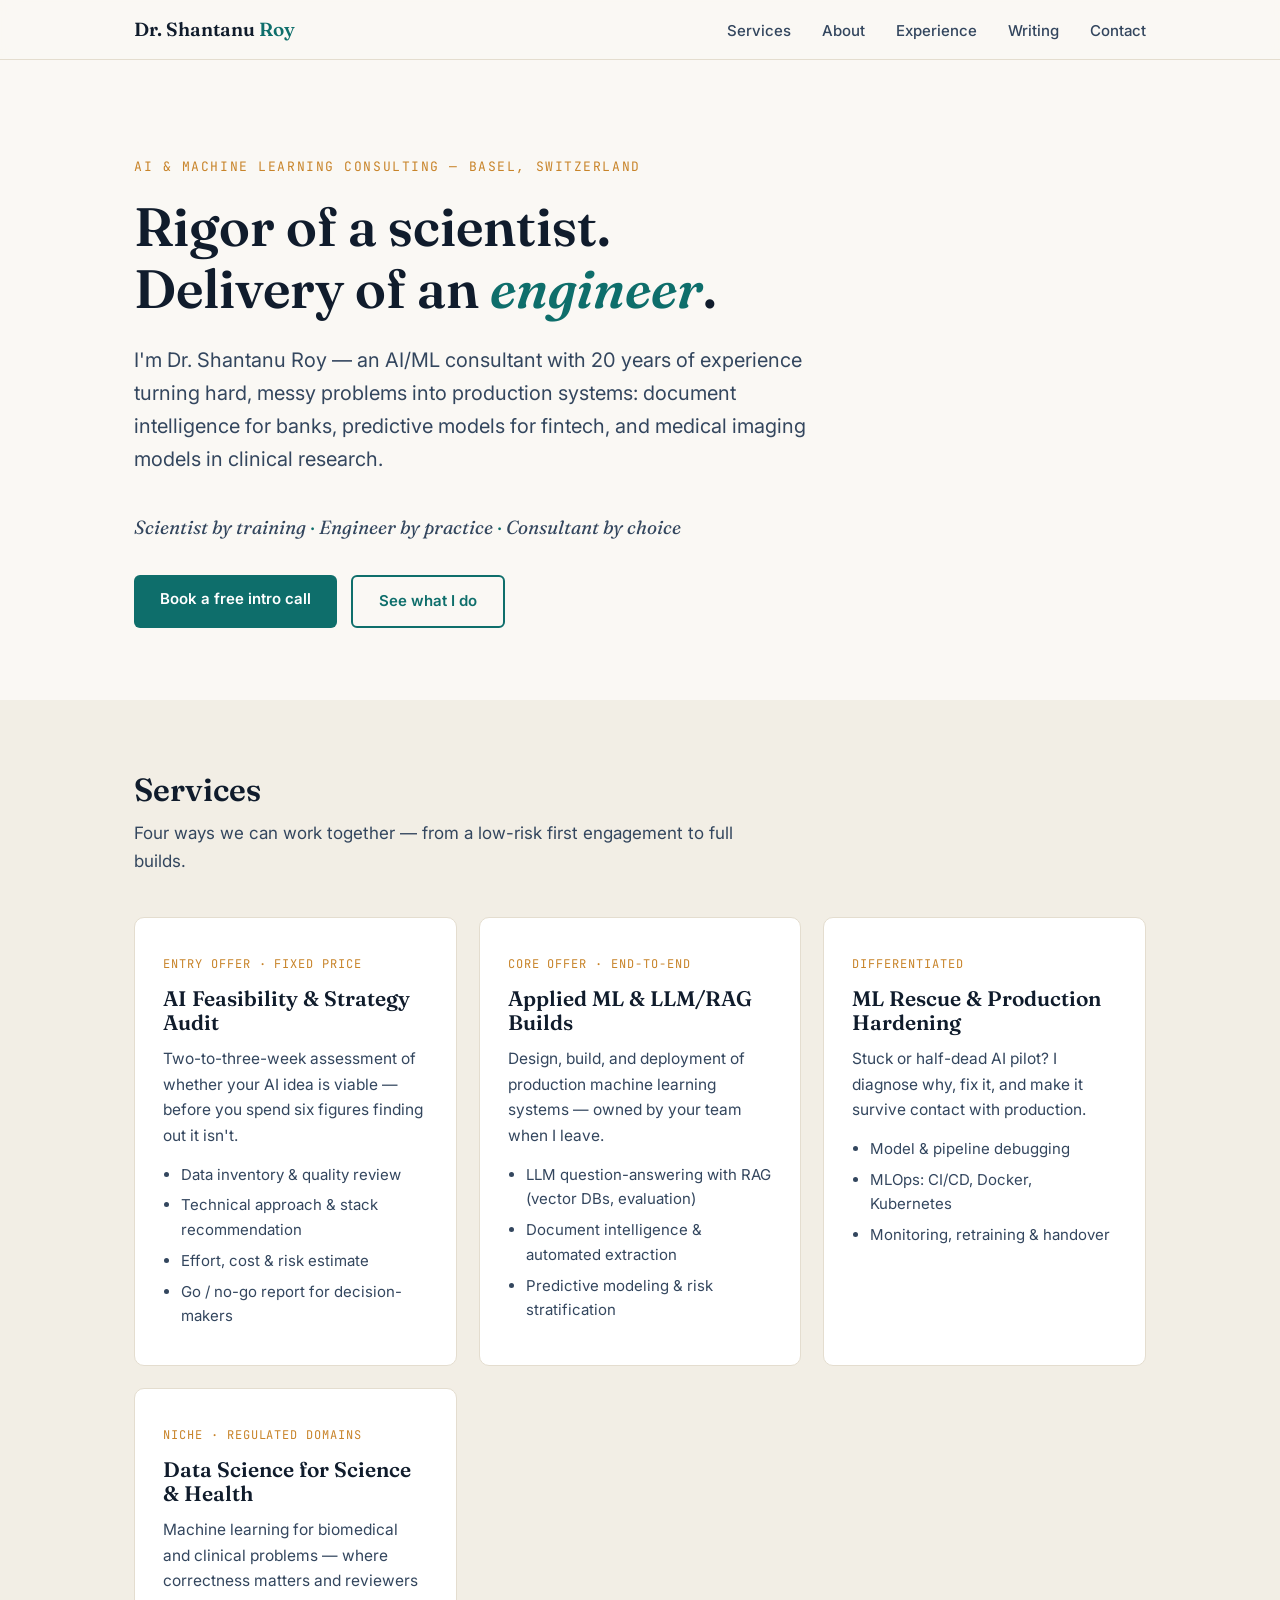
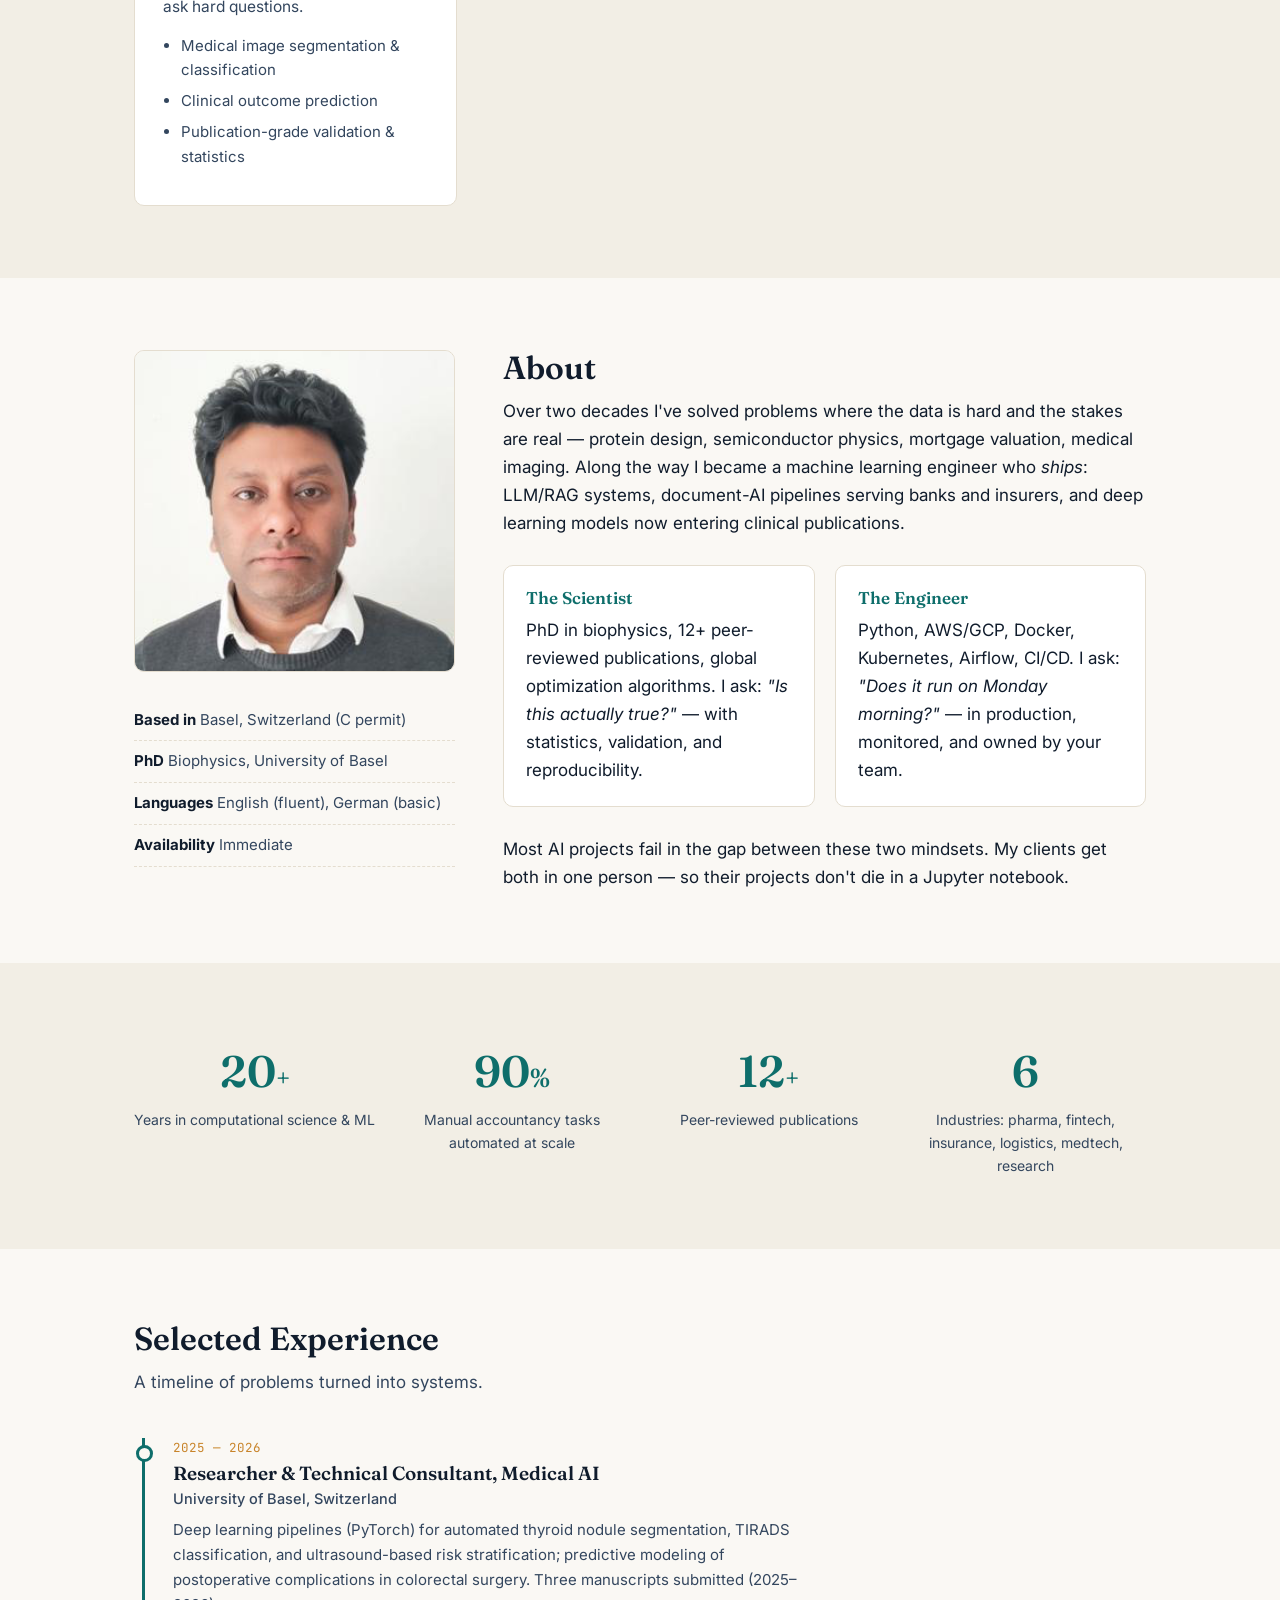
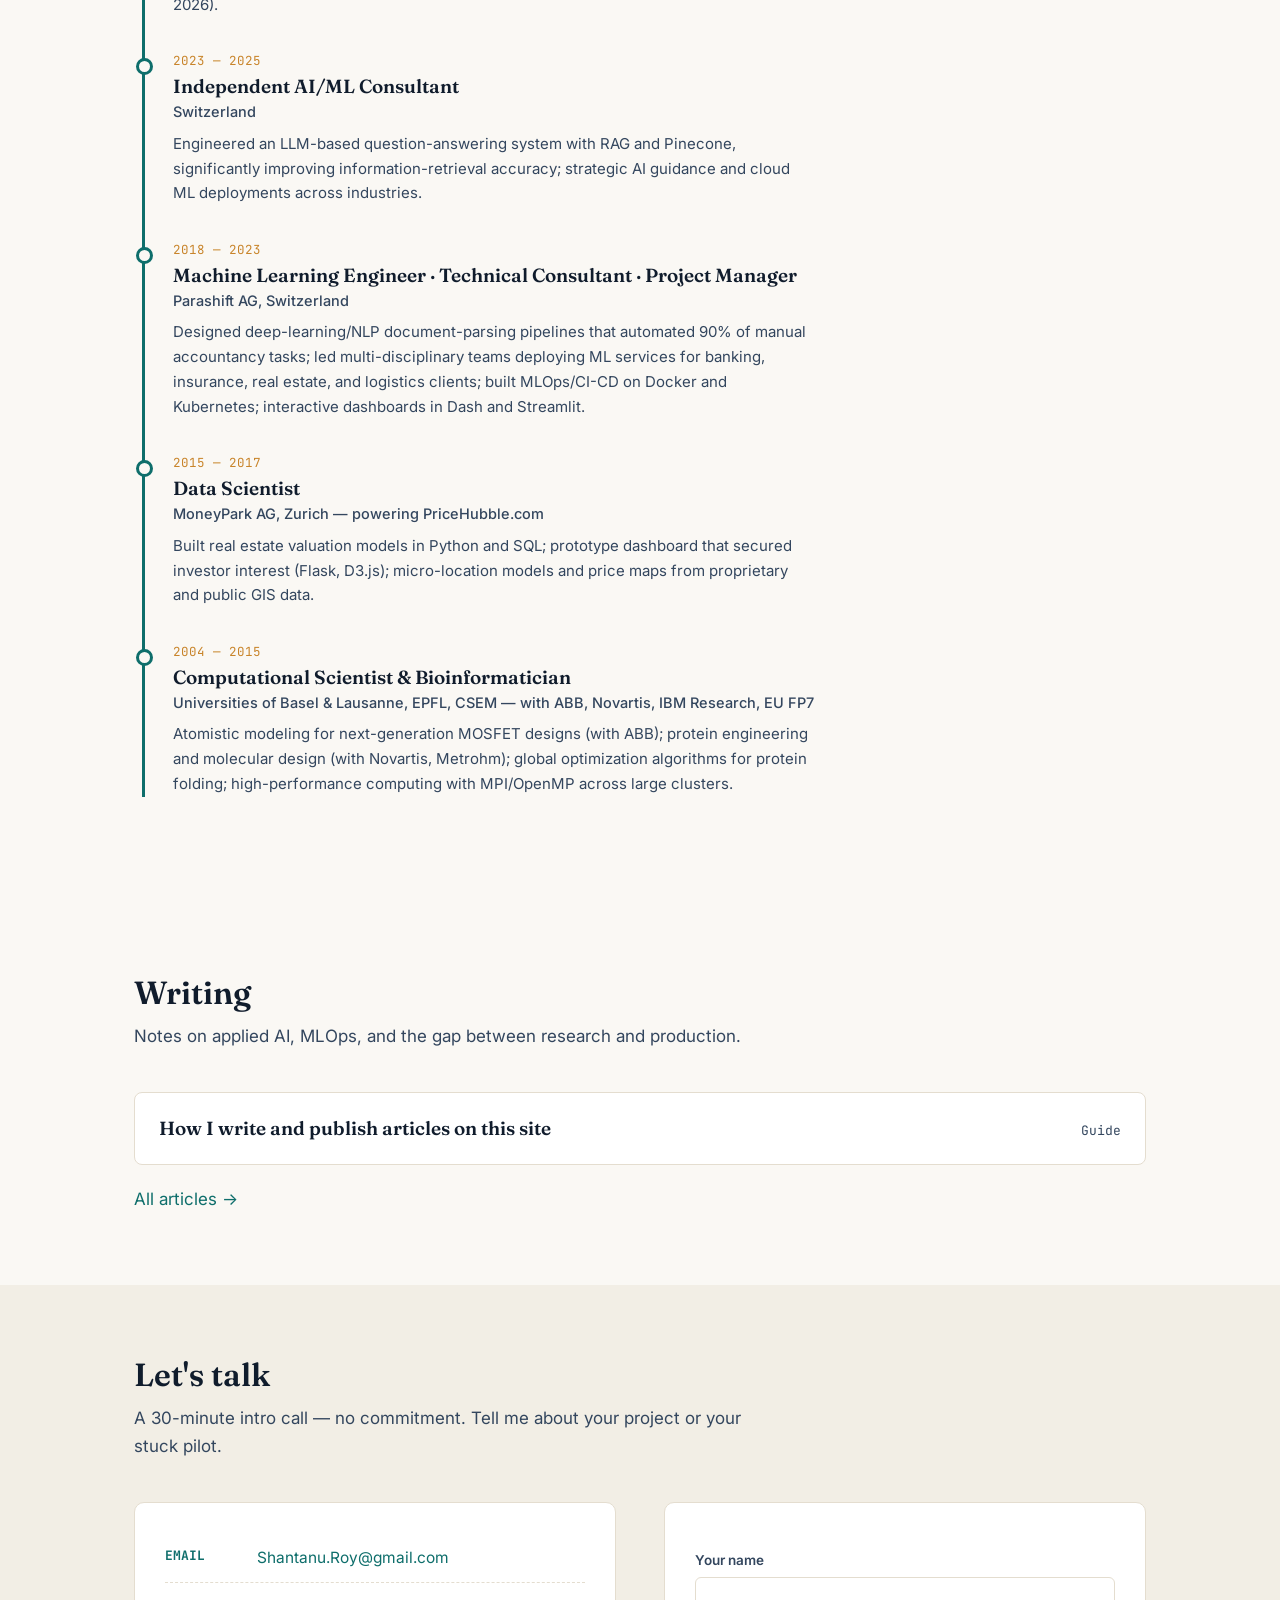
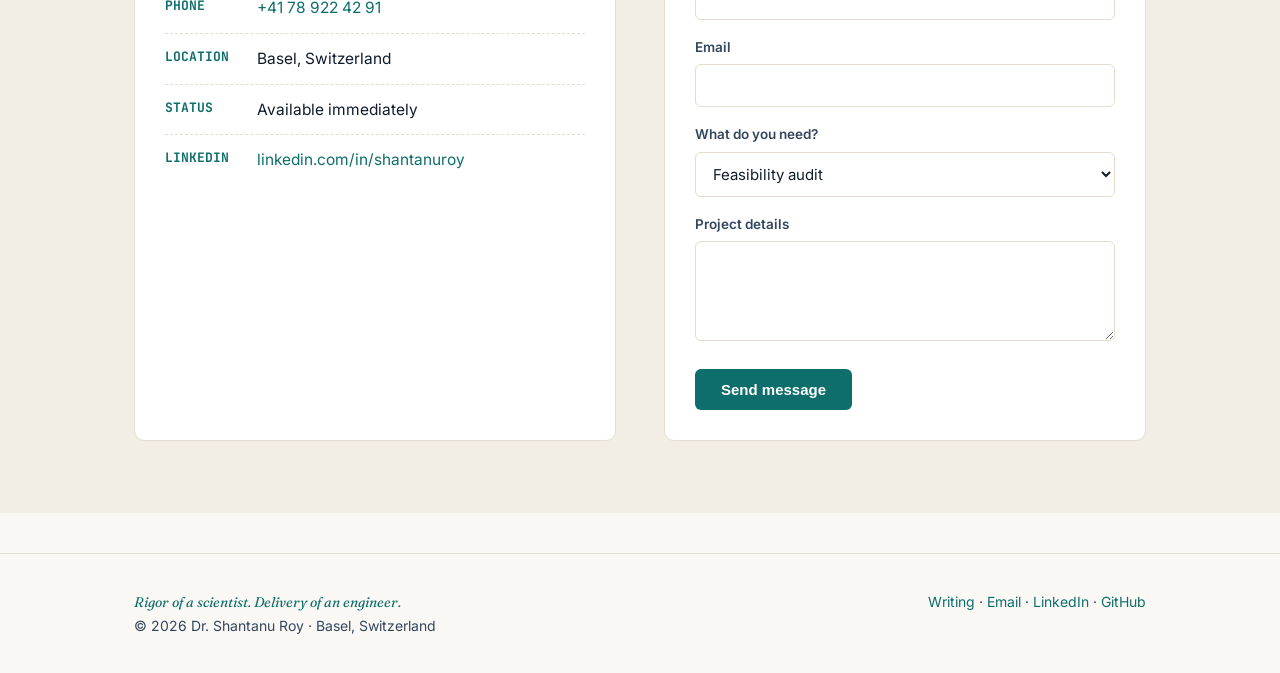
==== index.html @ 64a59f66 "Initial site: consulting homepage + writing section" ====
<!DOCTYPE html>
<html lang="en">
<head>
<title>Dr. Shantanu Roy — AI/ML Consultant | Basel, Switzerland</title>
<meta name="description" content="AI/ML consultant with PhD-level scientific rigor and production engineering delivery. LLM/RAG systems, document intelligence, predictive modeling, MLOps. Basel, Switzerland.">
<meta charset="utf-8">
<meta name="viewport" content="width=device-width, initial-scale=1">
<link rel="preconnect" href="https://fonts.googleapis.com">
<link rel="preconnect" href="https://fonts.gstatic.com" crossorigin>
<link href="https://fonts.googleapis.com/css2?family=Fraunces:ital,opsz,wght@0,9..144,400..700;1,9..144,400..700&family=Inter:wght@400;500;600;700&family=JetBrains+Mono:wght@400;600&display=swap" rel="stylesheet">
<link rel="stylesheet" href="/assets/style.css">
</head>
<body>
<nav><div class="nav-inner">
  <a class="brand" href="/">Dr. Shantanu <em>Roy</em></a>
  <div class="nav-links">
    <a href="/#services">Services</a>
    <a href="/#about">About</a>
    <a href="/#experience">Experience</a>
    <a href="/writing.html">Writing</a>
    <a href="/#contact">Contact</a>
  </div>
</div></nav>

<header class="hero"><div class="wrap">
  <div class="kicker">AI &amp; Machine Learning Consulting — Basel, Switzerland</div>
  <h1>Rigor of a scientist.<br>Delivery of an <em>engineer</em>.</h1>
  <p class="lede">I'm Dr. Shantanu Roy — an AI/ML consultant with 20 years of experience turning hard,
  messy problems into production systems: document intelligence for banks, predictive models for
  fintech, and medical imaging models in clinical research.</p>
  <p class="sig">Scientist by training <span>·</span> Engineer by practice <span>·</span> Consultant by choice</p>
  <div class="hero-cta">
    <a class="btn" href="#contact">Book a free intro call</a>
    <a class="btn btn-outline" href="#services">See what I do</a>
  </div>
</div></header>

<section class="alt" id="services"><div class="wrap">
  <h2 class="sec-title">Services</h2>
  <p class="sec-sub">Four ways we can work together — from a low-risk first engagement to full builds.</p>
  <div class="cards">
    <div class="card">
      <span class="tag">Entry offer · Fixed price</span>
      <h3>AI Feasibility &amp; Strategy Audit</h3>
      <p>Two-to-three-week assessment of whether your AI idea is viable — before you spend six figures finding out it isn't.</p>
      <ul>
        <li>Data inventory &amp; quality review</li>
        <li>Technical approach &amp; stack recommendation</li>
        <li>Effort, cost &amp; risk estimate</li>
        <li>Go / no-go report for decision-makers</li>
      </ul>
    </div>
    <div class="card">
      <span class="tag">Core offer · End-to-end</span>
      <h3>Applied ML &amp; LLM/RAG Builds</h3>
      <p>Design, build, and deployment of production machine learning systems — owned by your team when I leave.</p>
      <ul>
        <li>LLM question-answering with RAG (vector DBs, evaluation)</li>
        <li>Document intelligence &amp; automated extraction</li>
        <li>Predictive modeling &amp; risk stratification</li>
      </ul>
    </div>
    <div class="card">
      <span class="tag">Differentiated</span>
      <h3>ML Rescue &amp; Production Hardening</h3>
      <p>Stuck or half-dead AI pilot? I diagnose why, fix it, and make it survive contact with production.</p>
      <ul>
        <li>Model &amp; pipeline debugging</li>
        <li>MLOps: CI/CD, Docker, Kubernetes</li>
        <li>Monitoring, retraining &amp; handover</li>
      </ul>
    </div>
    <div class="card">
      <span class="tag">Niche · Regulated domains</span>
      <h3>Data Science for Science &amp; Health</h3>
      <p>Machine learning for biomedical and clinical problems — where correctness matters and reviewers ask hard questions.</p>
      <ul>
        <li>Medical image segmentation &amp; classification</li>
        <li>Clinical outcome prediction</li>
        <li>Publication-grade validation &amp; statistics</li>
      </ul>
    </div>
  </div>
</div></section>

<section id="about"><div class="wrap">
  <div class="about-grid">
    <div>
      <img class="about-photo" src="/assets/photo.jpg" alt="Dr. Shantanu Roy">
      <ul class="about-facts">
        <li><strong>Based in</strong> Basel, Switzerland (C permit)</li>
        <li><strong>PhD</strong> Biophysics, University of Basel</li>
        <li><strong>Languages</strong> English (fluent), German (basic)</li>
        <li><strong>Availability</strong> Immediate</li>
      </ul>
    </div>
    <div>
      <h2 class="sec-title">About</h2>
      <p>Over two decades I've solved problems where the data is hard and the stakes are real — protein
      design, semiconductor physics, mortgage valuation, medical imaging. Along the way I became a
      machine learning engineer who <em>ships</em>: LLM/RAG systems, document-AI pipelines serving banks
      and insurers, and deep learning models now entering clinical publications.</p>
      <div class="duo">
        <div class="half">
          <h3>The Scientist</h3>
          <p>PhD in biophysics, 12+ peer-reviewed publications, global optimization algorithms.
          I ask: <em>"Is this actually true?"</em> — with statistics, validation, and reproducibility.</p>
        </div>
        <div class="half">
          <h3>The Engineer</h3>
          <p>Python, AWS/GCP, Docker, Kubernetes, Airflow, CI/CD. I ask: <em>"Does it run on Monday
          morning?"</em> — in production, monitored, and owned by your team.</p>
        </div>
      </div>
      <p>Most AI projects fail in the gap between these two mindsets. My clients get both in one person —
      so their projects don't die in a Jupyter notebook.</p>
    </div>
  </div>
</div></section>

<section class="alt"><div class="wrap">
  <div class="stats">
    <div class="stat"><div class="num">20<span style="font-size:26px">+</span></div><div class="lbl">Years in computational science &amp; ML</div></div>
    <div class="stat"><div class="num">90<span style="font-size:26px">%</span></div><div class="lbl">Manual accountancy tasks automated at scale</div></div>
    <div class="stat"><div class="num">12<span style="font-size:26px">+</span></div><div class="lbl">Peer-reviewed publications</div></div>
    <div class="stat"><div class="num">6</div><div class="lbl">Industries: pharma, fintech, insurance, logistics, medtech, research</div></div>
  </div>
</div></section>

<section id="experience"><div class="wrap">
  <h2 class="sec-title">Selected Experience</h2>
  <p class="sec-sub">A timeline of problems turned into systems.</p>
  <div class="timeline">
    <div class="t-item">
      <div class="when">2025 — 2026</div>
      <h3>Researcher &amp; Technical Consultant, Medical AI</h3>
      <div class="org">University of Basel, Switzerland</div>
      <p>Deep learning pipelines (PyTorch) for automated thyroid nodule segmentation, TIRADS
      classification, and ultrasound-based risk stratification; predictive modeling of postoperative
      complications in colorectal surgery. Three manuscripts submitted (2025–2026).</p>
    </div>
    <div class="t-item">
      <div class="when">2023 — 2025</div>
      <h3>Independent AI/ML Consultant</h3>
      <div class="org">Switzerland</div>
      <p>Engineered an LLM-based question-answering system with RAG and Pinecone, significantly
      improving information-retrieval accuracy; strategic AI guidance and cloud ML deployments
      across industries.</p>
    </div>
    <div class="t-item">
      <div class="when">2018 — 2023</div>
      <h3>Machine Learning Engineer · Technical Consultant · Project Manager</h3>
      <div class="org">Parashift AG, Switzerland</div>
      <p>Designed deep-learning/NLP document-parsing pipelines that automated 90% of manual
      accountancy tasks; led multi-disciplinary teams deploying ML services for banking, insurance,
      real estate, and logistics clients; built MLOps/CI-CD on Docker and Kubernetes; interactive
      dashboards in Dash and Streamlit.</p>
    </div>
    <div class="t-item">
      <div class="when">2015 — 2017</div>
      <h3>Data Scientist</h3>
      <div class="org">MoneyPark AG, Zurich — powering PriceHubble.com</div>
      <p>Built real estate valuation models in Python and SQL; prototype dashboard that secured
      investor interest (Flask, D3.js); micro-location models and price maps from proprietary
      and public GIS data.</p>
    </div>
    <div class="t-item">
      <div class="when">2004 — 2015</div>
      <h3>Computational Scientist &amp; Bioinformatician</h3>
      <div class="org">Universities of Basel &amp; Lausanne, EPFL, CSEM — with ABB, Novartis, IBM Research, EU FP7</div>
      <p>Atomistic modeling for next-generation MOSFET designs (with ABB); protein engineering and
      molecular design (with Novartis, Metrohm); global optimization algorithms for protein folding;
      high-performance computing with MPI/OpenMP across large clusters.</p>
    </div>
  </div>
</div></section>

<section><div class="wrap">
  <h2 class="sec-title">Writing</h2>
  <p class="sec-sub">Notes on applied AI, MLOps, and the gap between research and production.</p>
  <div class="post-list">
    <a class="post-row" href="/posts/how-to-add-articles.html">
      <span class="pt">How I write and publish articles on this site</span>
      <span class="pd">Guide</span>
    </a>
  </div>
  <p style="margin-top:20px"><a href="/writing.html">All articles &rarr;</a></p>
</div></section>

<section class="alt" id="contact"><div class="wrap">
  <h2 class="sec-title">Let's talk</h2>
  <p class="sec-sub">A 30-minute intro call — no commitment. Tell me about your project or your stuck pilot.</p>
  <div class="contact-grid">
    <div class="contact-card">
      <div class="contact-line"><span class="ic">EMAIL</span><a href="mailto:Shantanu.Roy@gmail.com">Shantanu.Roy@gmail.com</a></div>
      <div class="contact-line"><span class="ic">PHONE</span><a href="tel:+41789224291">+41 78 922 42 91</a></div>
      <div class="contact-line"><span class="ic">LOCATION</span>Basel, Switzerland</div>
      <div class="contact-line"><span class="ic">STATUS</span>Available immediately</div>
      <div class="contact-line"><span class="ic">LINKEDIN</span><a href="https://www.linkedin.com/" target="_blank" rel="noopener">linkedin.com/in/shantanuroy</a></div>
    </div>
    <div class="contact-card">
      <form action="https://formspree.io/f/YOUR_FORM_ID" method="POST">
        <label for="name">Your name</label>
        <input id="name" name="name" type="text" required>
        <label for="email">Email</label>
        <input id="email" name="email" type="email" required>
        <label for="topic">What do you need?</label>
        <select id="topic" name="topic">
          <option>Feasibility audit</option>
          <option>ML / LLM build</option>
          <option>ML rescue — stuck project</option>
          <option>Medical / scientific ML</option>
          <option>Something else</option>
        </select>
        <label for="msg">Project details</label>
        <textarea id="msg" name="message" rows="4"></textarea>
        <p style="margin-top:20px"><button class="btn" type="submit">Send message</button></p>
      </form>
    </div>
  </div>
</div></section>

<footer><div class="wrap foot-inner">
  <div><span class="brandline">Rigor of a scientist. Delivery of an engineer.</span><br>
  &copy; 2026 Dr. Shantanu Roy &middot; Basel, Switzerland</div>
  <div><a href="/writing.html">Writing</a> &middot; <a href="mailto:Shantanu.Roy@gmail.com">Email</a> &middot; <a href="https://www.linkedin.com/" target="_blank" rel="noopener">LinkedIn</a> &middot; <a href="https://github.com/" target="_blank" rel="noopener">GitHub</a></div>
</div></footer>
</body>
</html>
---- assets/style.css ----
/* ============ Shantanu Roy — AI/ML Consultant ============ */
:root {
  --ink: #101c2c;
  --ink-soft: #33465e;
  --paper: #faf8f4;
  --card: #ffffff;
  --accent: #0e6e6b;
  --accent-2: #c8842a;
  --line: #e4ddcf;
  --serif: "Fraunces", Georgia, serif;
  --sans: "Inter", -apple-system, "Segoe UI", sans-serif;
  --mono: "JetBrains Mono", "SFMono-Regular", Consolas, monospace;
}
* { margin: 0; padding: 0; box-sizing: border-box; }
html { scroll-behavior: smooth; }
body { font-family: var(--sans); background: var(--paper); color: var(--ink);
       line-height: 1.65; font-size: 17px; }
h1,h2,h3 { font-family: var(--serif); font-weight: 600; line-height: 1.15; }
a { color: var(--accent); text-decoration: none; }
a:hover { text-decoration: underline; }
.wrap { max-width: 1060px; margin: 0 auto; padding: 0 24px; }

nav { position: sticky; top: 0; z-index: 50; background: rgba(250,248,244,.92);
      backdrop-filter: blur(8px); border-bottom: 1px solid var(--line); }
.nav-inner { display: flex; align-items: center; justify-content: space-between;
             max-width: 1060px; margin: 0 auto; padding: 14px 24px; }
.brand { font-family: var(--serif); font-size: 19px; font-weight: 600; color: var(--ink); }
.brand em { color: var(--accent); font-style: normal; }
.nav-links a { margin-left: 26px; font-size: 15px; color: var(--ink-soft); font-weight: 500; }
.nav-links a:hover { color: var(--accent); text-decoration: none; }
.btn { display: inline-block; background: var(--accent); color: #fff; padding: 12px 26px;
       border-radius: 6px; font-weight: 600; font-size: 15px; border: none; cursor: pointer;
       transition: background .2s; }
.btn:hover { background: #0a5552; text-decoration: none; }
.btn-outline { background: transparent; color: var(--accent); border: 2px solid var(--accent); }
.btn-outline:hover { background: var(--accent); color: #fff; }

.hero { padding: 96px 0 72px; }
.hero .kicker { font-family: var(--mono); font-size: 13px; letter-spacing: .12em;
                text-transform: uppercase; color: var(--accent-2); margin-bottom: 18px; }
.hero h1 { font-size: clamp(34px, 5vw, 54px); max-width: 820px; }
.hero h1 em { font-style: italic; color: var(--accent); }
.hero p.lede { font-size: 20px; color: var(--ink-soft); max-width: 680px; margin: 24px 0 36px; }
.hero .sig { font-family: var(--serif); font-style: italic; font-size: 19px; color: var(--ink-soft); }
.hero .sig span { color: var(--accent); font-style: normal; }
.hero-cta { margin-top: 32px; display: flex; gap: 14px; flex-wrap: wrap; }

section { padding: 72px 0; }
section.alt { background: #f2eee5; }
.sec-title { font-size: 32px; margin-bottom: 10px; }
.sec-sub { color: var(--ink-soft); max-width: 640px; margin-bottom: 42px; }

.cards { display: grid; grid-template-columns: repeat(auto-fit, minmax(300px, 1fr)); gap: 22px; }
.card { background: var(--card); border: 1px solid var(--line); border-radius: 10px;
        padding: 30px 28px; transition: transform .18s, box-shadow .18s; }
.card:hover { transform: translateY(-4px); box-shadow: 0 12px 30px rgba(16,28,44,.08); }
.card .tag { font-family: var(--mono); font-size: 12px; color: var(--accent-2);
             text-transform: uppercase; letter-spacing: .08em; }
.card h3 { font-size: 21px; margin: 10px 0 12px; }
.card p { font-size: 15.5px; color: var(--ink-soft); }
.card ul { margin: 14px 0 0 18px; font-size: 15px; color: var(--ink-soft); }
.card li { margin-bottom: 6px; }

.about-grid { display: grid; grid-template-columns: 1fr 2fr; gap: 48px; align-items: start; }
@media (max-width: 800px) { .about-grid { grid-template-columns: 1fr; } }
.about-photo { width: 100%; border-radius: 10px; border: 1px solid var(--line); }
.about-facts { list-style: none; margin-top: 20px; font-size: 15px; color: var(--ink-soft); }
.about-facts li { padding: 8px 0; border-bottom: 1px dashed var(--line); }
.about-facts strong { color: var(--ink); }
.duo { display: grid; grid-template-columns: 1fr 1fr; gap: 20px; margin: 28px 0; }
@media (max-width: 700px) { .duo { grid-template-columns: 1fr; } }
.duo .half { background: var(--card); border: 1px solid var(--line); border-radius: 10px; padding: 22px; }
.duo h3 { font-size: 17px; margin-bottom: 8px; color: var(--accent); }

.timeline { border-left: 3px solid var(--accent); margin-left: 8px; padding-left: 28px; }
.t-item { position: relative; margin-bottom: 34px; }
.t-item::before { content: ""; position: absolute; left: -37.5px; top: 7px; width: 11px; height: 11px;
                  border-radius: 50%; background: var(--paper); border: 3px solid var(--accent); }
.t-item .when { font-family: var(--mono); font-size: 12.5px; color: var(--accent-2); }
.t-item h3 { font-size: 19px; margin: 4px 0 2px; }
.t-item .org { font-size: 14.5px; color: var(--ink-soft); font-weight: 500; }
.t-item p { font-size: 15px; color: var(--ink-soft); margin-top: 8px; max-width: 640px; }

.stats { display: grid; grid-template-columns: repeat(auto-fit, minmax(180px,1fr));
         gap: 16px; text-align: center; }
.stat .num { font-family: var(--serif); font-size: 44px; color: var(--accent); font-weight: 600; }
.stat .lbl { font-size: 14px; color: var(--ink-soft); }

.post-list { display: grid; gap: 14px; }
.post-row { display: flex; justify-content: space-between; align-items: baseline; gap: 20px;
            background: var(--card); border: 1px solid var(--line); border-radius: 8px;
            padding: 20px 24px; }
.post-row:hover { border-color: var(--accent); text-decoration: none; }
.post-row .pt { font-family: var(--serif); font-size: 19px; font-weight: 600; color: var(--ink); }
.post-row .pd { font-family: var(--mono); font-size: 13px; color: var(--ink-soft); white-space: nowrap; }
.article { max-width: 720px; margin: 0 auto; }
.article h1 { font-size: 38px; margin: 8px 0 6px; }
.article .meta { font-family: var(--mono); font-size: 13px; color: var(--accent-2);
                 text-transform: uppercase; letter-spacing: .08em; margin-bottom: 36px; }
.article h2 { font-size: 25px; margin: 36px 0 12px; }
.article p { margin-bottom: 18px; color: #24364c; }
.article ul, .article ol { margin: 0 0 18px 24px; color: #24364c; }
.article li { margin-bottom: 8px; }
.article blockquote { border-left: 4px solid var(--accent-2); padding: 6px 0 6px 20px;
                      margin: 24px 0; font-family: var(--serif); font-size: 20px; font-style: italic;
                      color: var(--ink-soft); }
.article pre { background: var(--ink); color: #e8eef6; padding: 18px 20px; border-radius: 8px;
               overflow-x: auto; font-size: 14px; margin-bottom: 18px; }
.article code { font-family: var(--mono); font-size: .92em; }
.article pre code { font-size: 13.5px; }

.contact-grid { display: grid; grid-template-columns: 1fr 1fr; gap: 48px; }
@media (max-width: 800px) { .contact-grid { grid-template-columns: 1fr; } }
.contact-card { background: var(--card); border: 1px solid var(--line); border-radius: 10px; padding: 30px; }
.contact-line { display: flex; gap: 14px; padding: 12px 0; border-bottom: 1px dashed var(--line);
                font-size: 15.5px; }
.contact-line:last-child { border-bottom: none; }
.contact-line .ic { color: var(--accent); font-weight: 700; min-width: 78px; font-family: var(--mono); font-size: 13px; }
form label { display: block; font-size: 13.5px; font-weight: 600; margin: 16px 0 6px; color: var(--ink-soft); }
form input, form textarea, form select { width: 100%; padding: 11px 13px; border: 1px solid var(--line);
  border-radius: 6px; font-family: var(--sans); font-size: 15px; background: #fff; color: var(--ink); }
form input:focus, form textarea:focus { outline: 2px solid var(--accent); border-color: var(--accent); }

footer { border-top: 1px solid var(--line); padding: 36px 0; margin-top: 40px; }
.foot-inner { display: flex; justify-content: space-between; flex-wrap: wrap; gap: 12px;
              font-size: 14px; color: var(--ink-soft); }
.foot-inner .brandline { font-family: var(--serif); font-style: italic; color: var(--accent); }
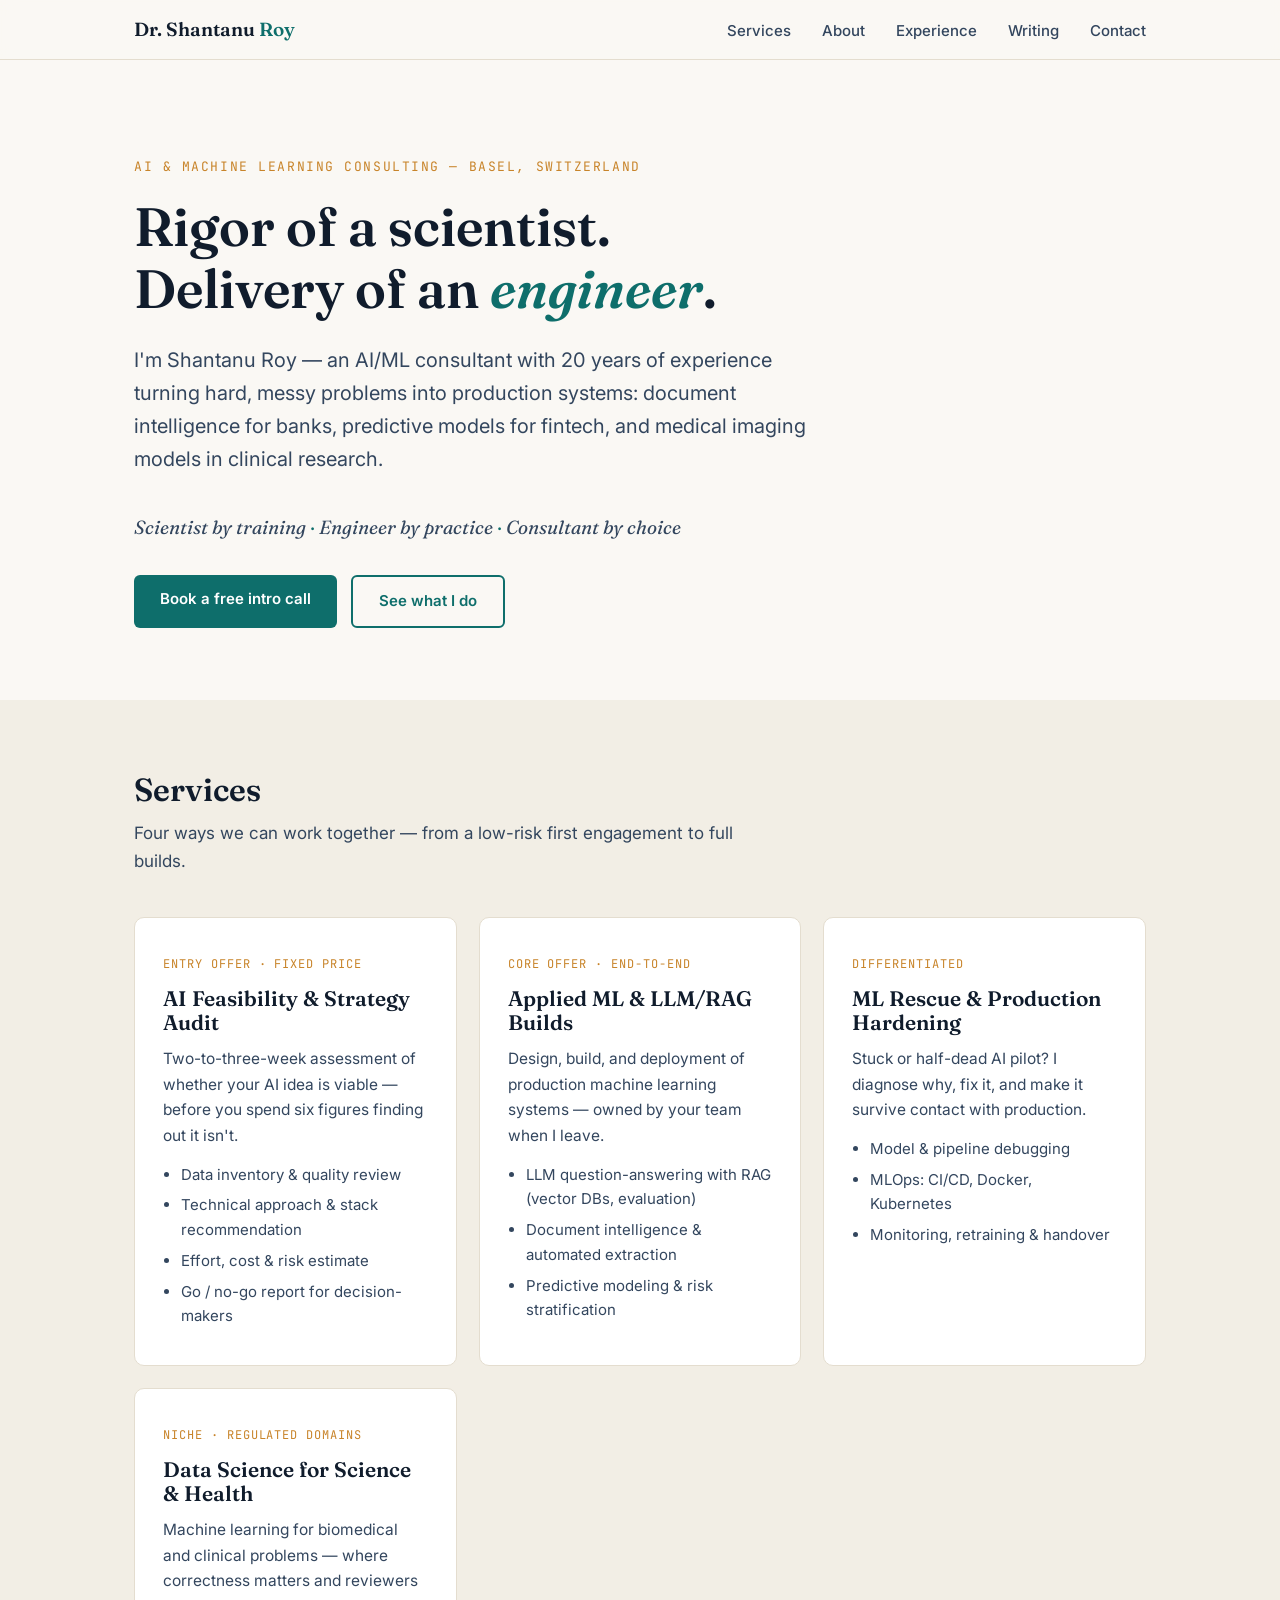
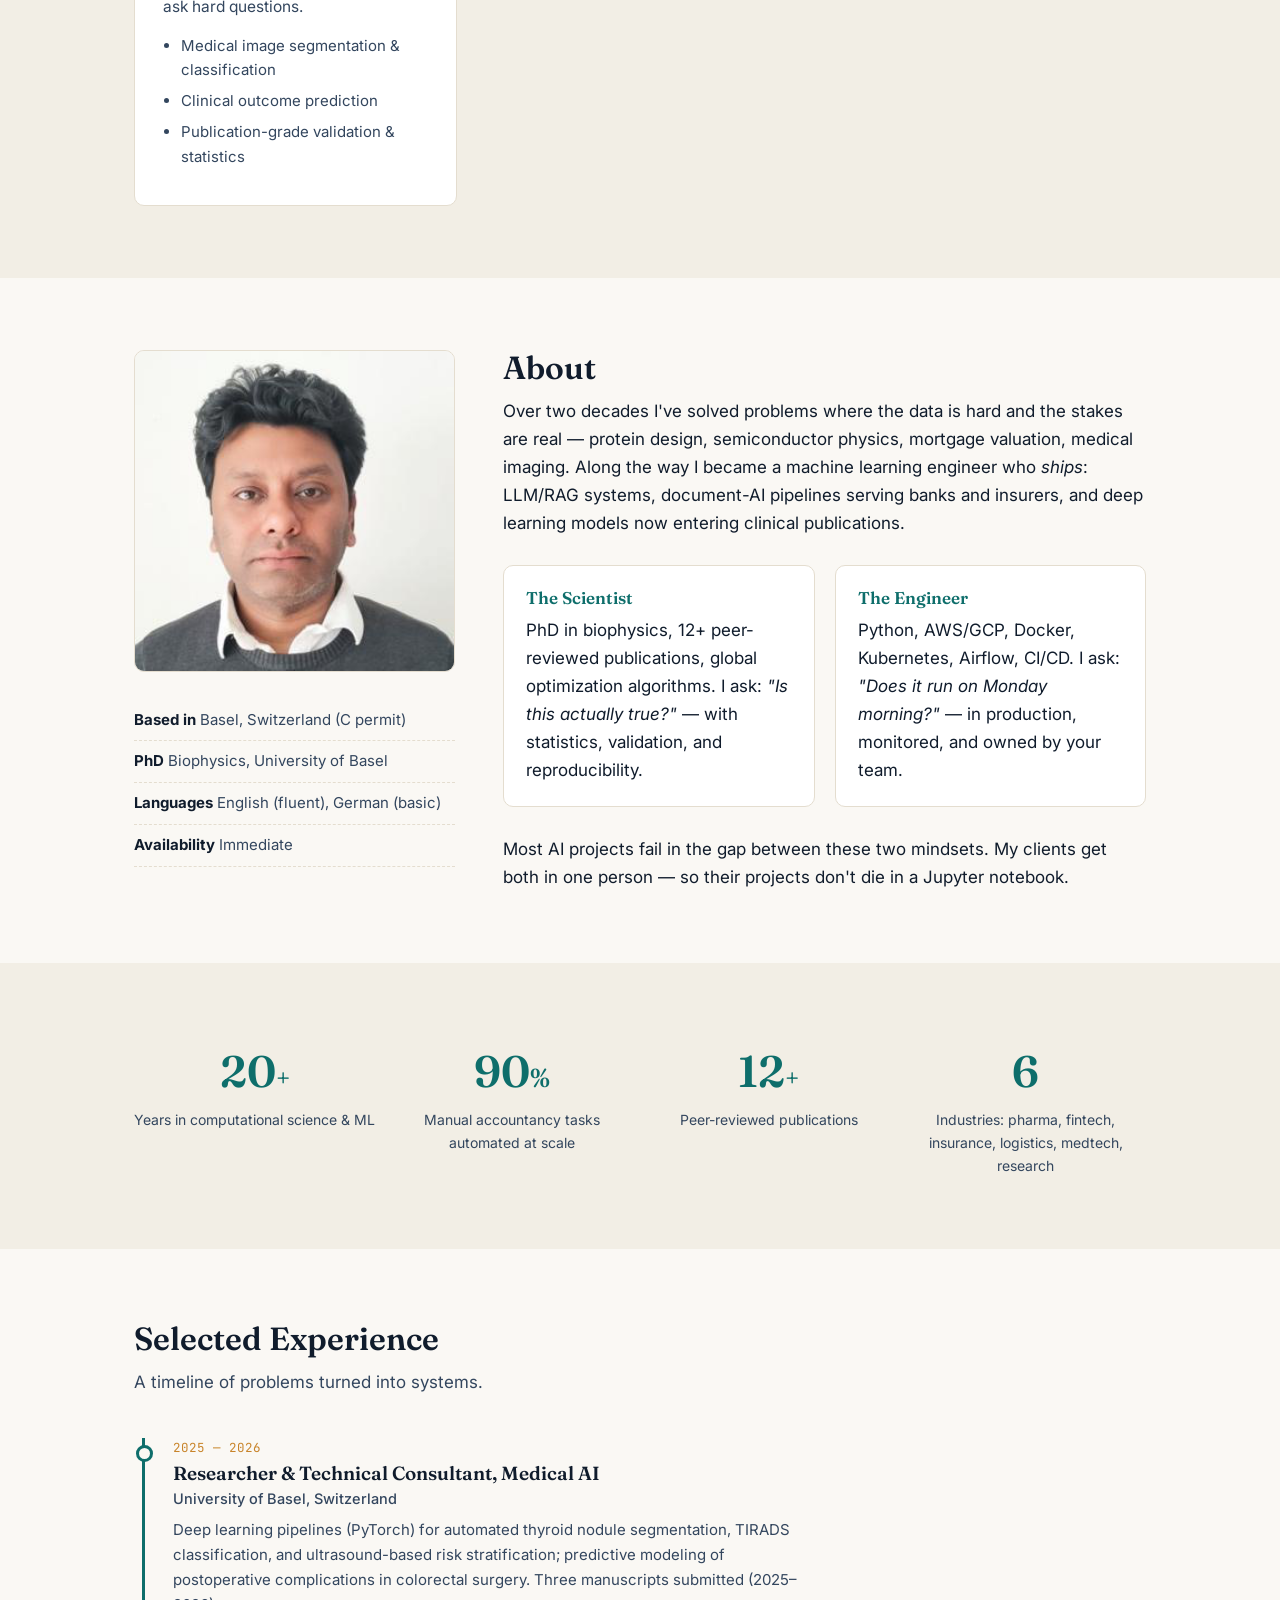
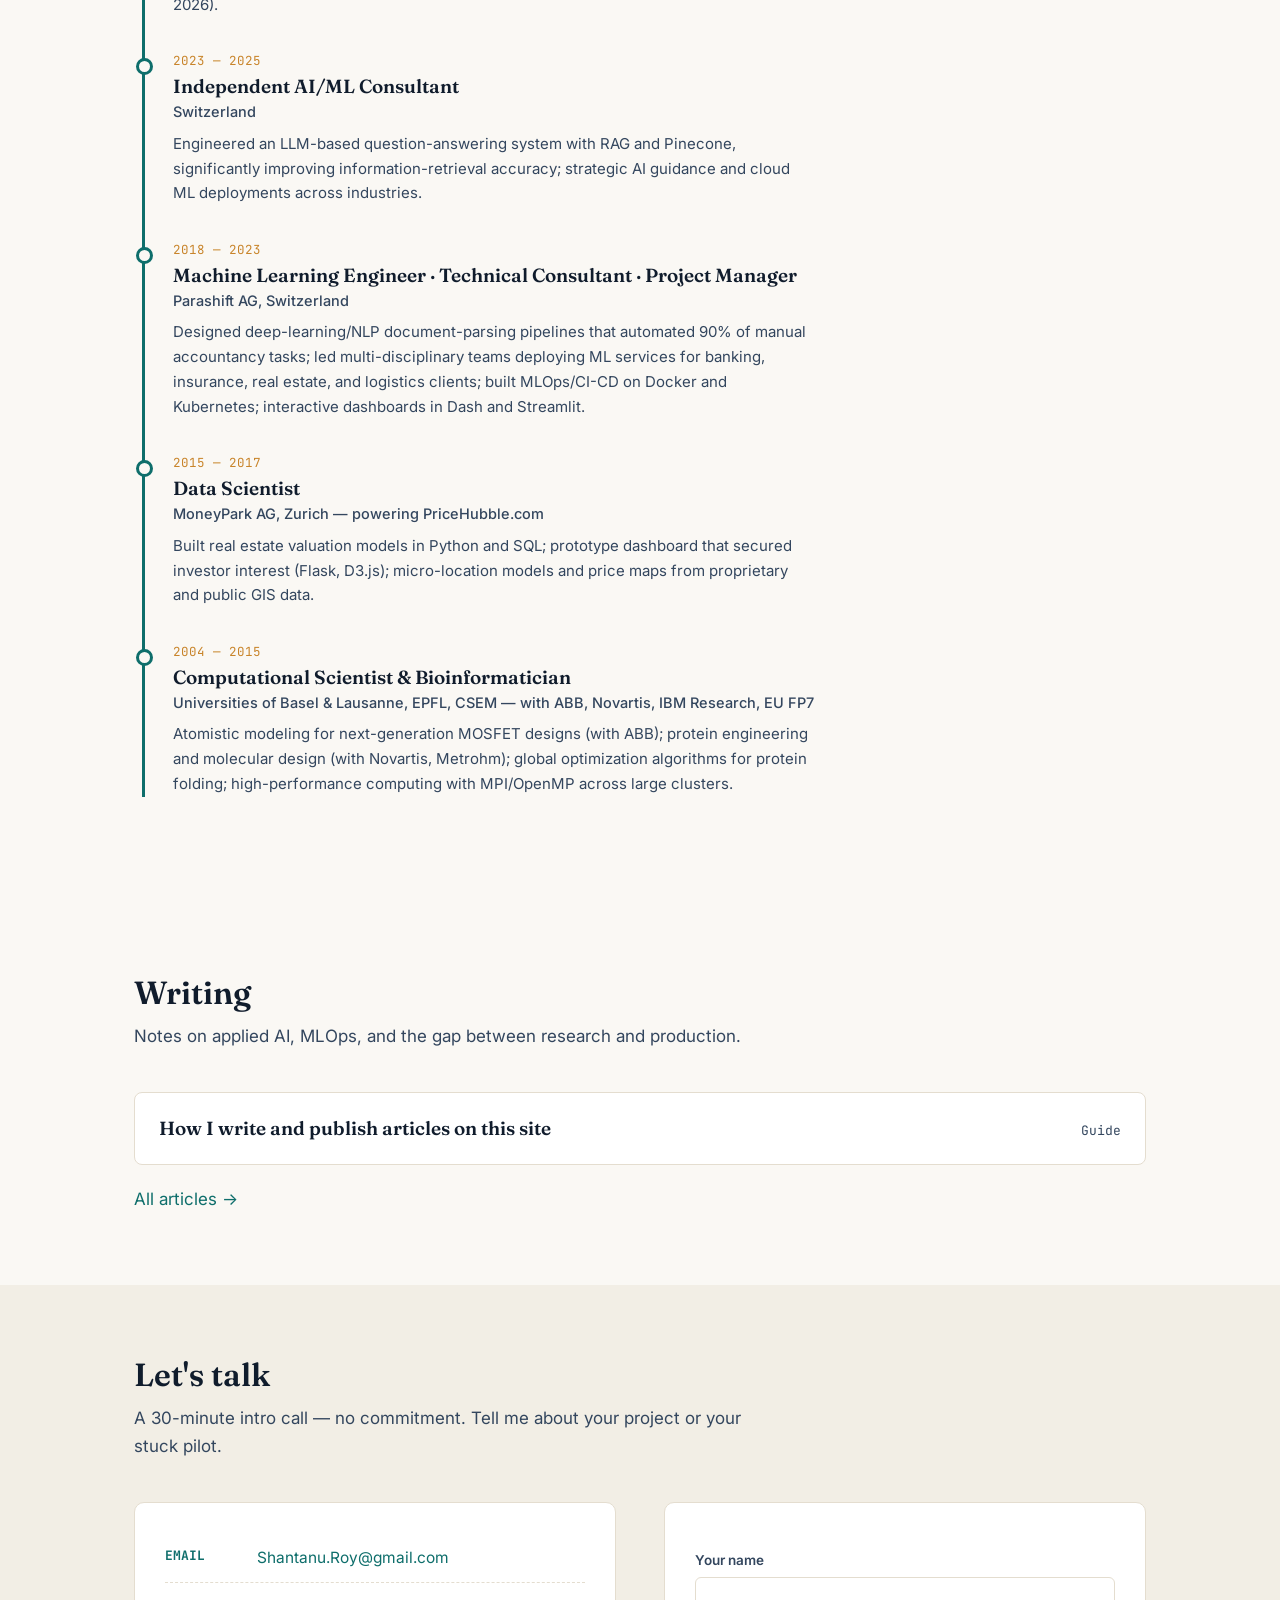
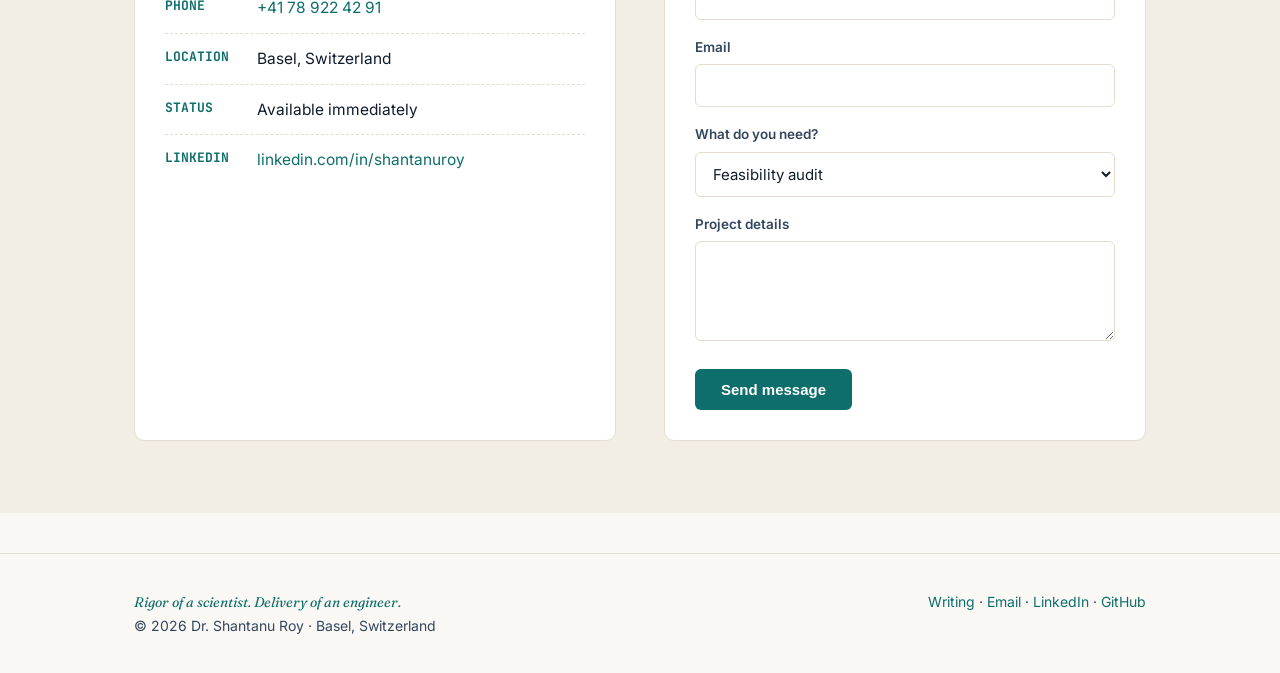
==== commit 7b58450c: "Initial site: consulting homepage + writing section" ====
--- a/index.html
+++ b/index.html
@@ -25,7 +25,7 @@
 <header class="hero"><div class="wrap">
   <div class="kicker">AI &amp; Machine Learning Consulting — Basel, Switzerland</div>
   <h1>Rigor of a scientist.<br>Delivery of an <em>engineer</em>.</h1>
-  <p class="lede">I'm Dr. Shantanu Roy — an AI/ML consultant with 20 years of experience turning hard,
+  <p class="lede">I'm Shantanu Roy — an AI/ML consultant with 20 years of experience turning hard,
   messy problems into production systems: document intelligence for banks, predictive models for
   fintech, and medical imaging models in clinical research.</p>
   <p class="sig">Scientist by training <span>·</span> Engineer by practice <span>·</span> Consultant by choice</p>
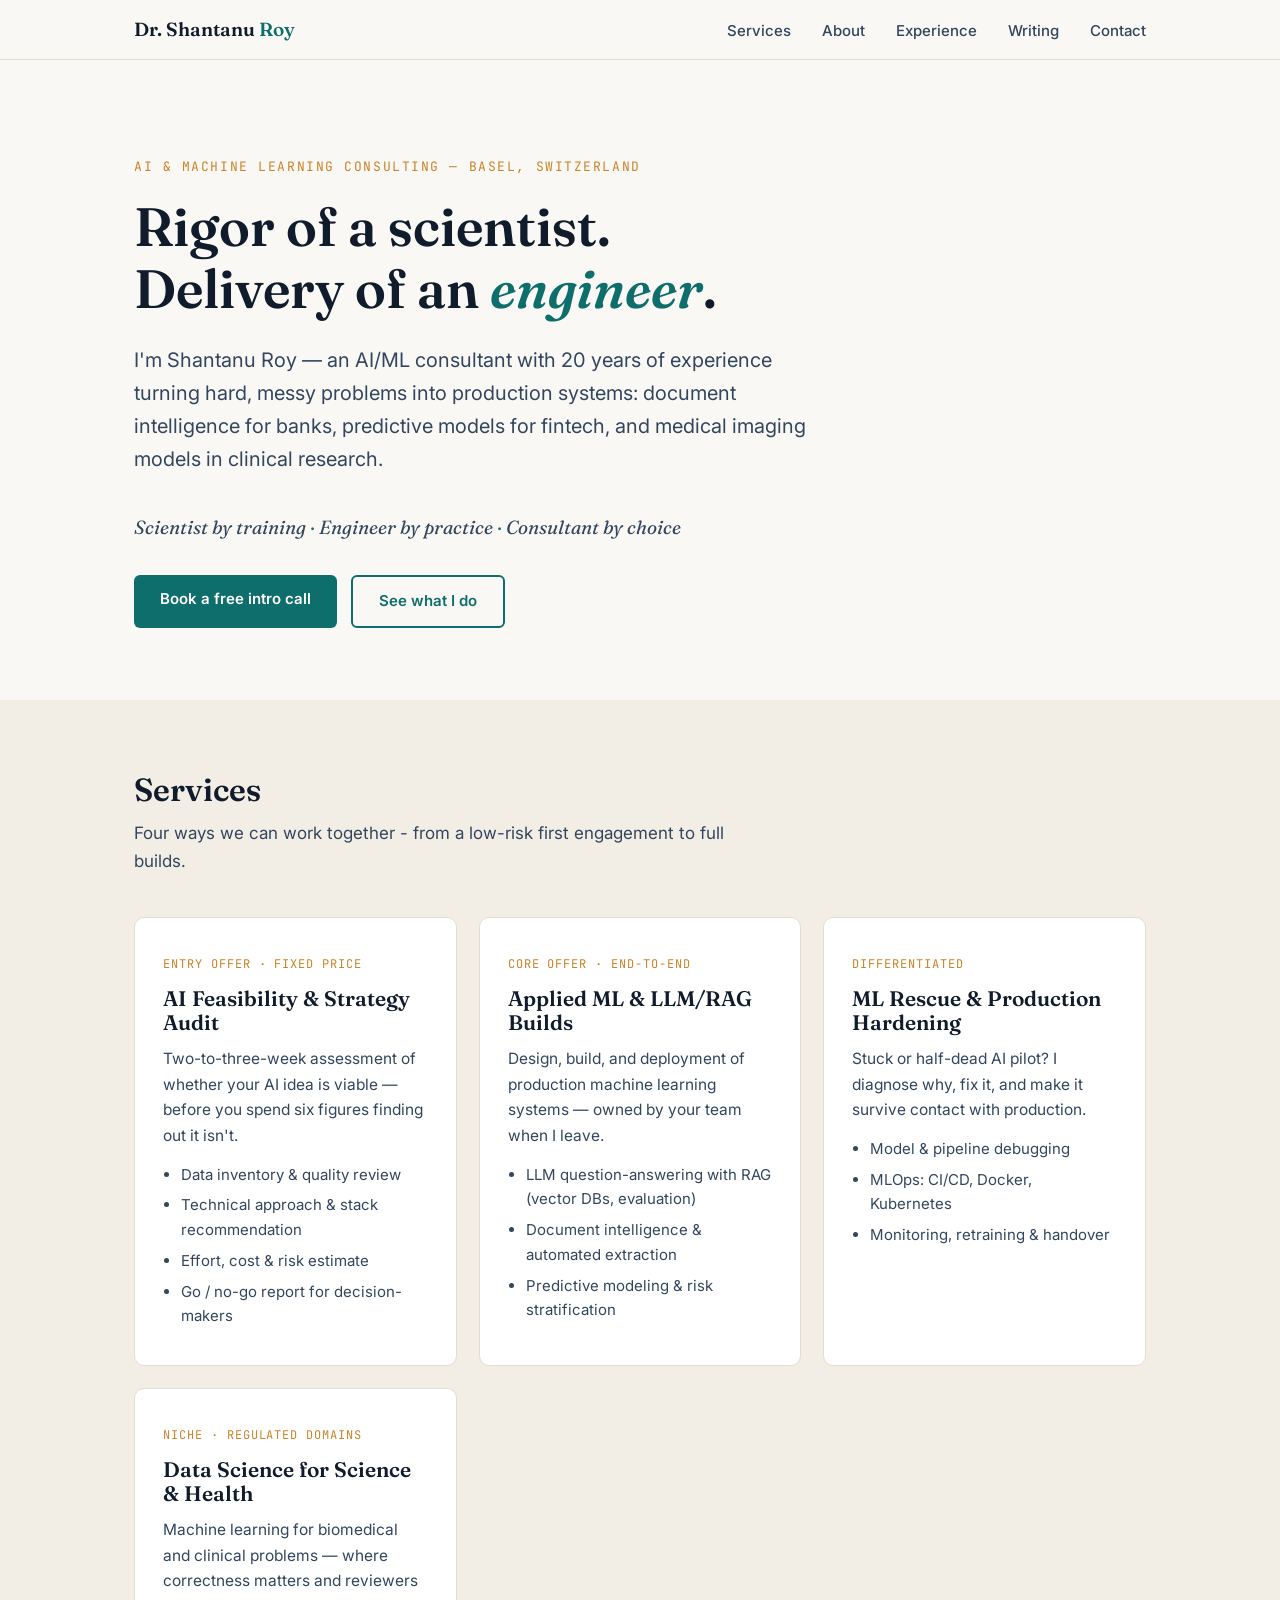
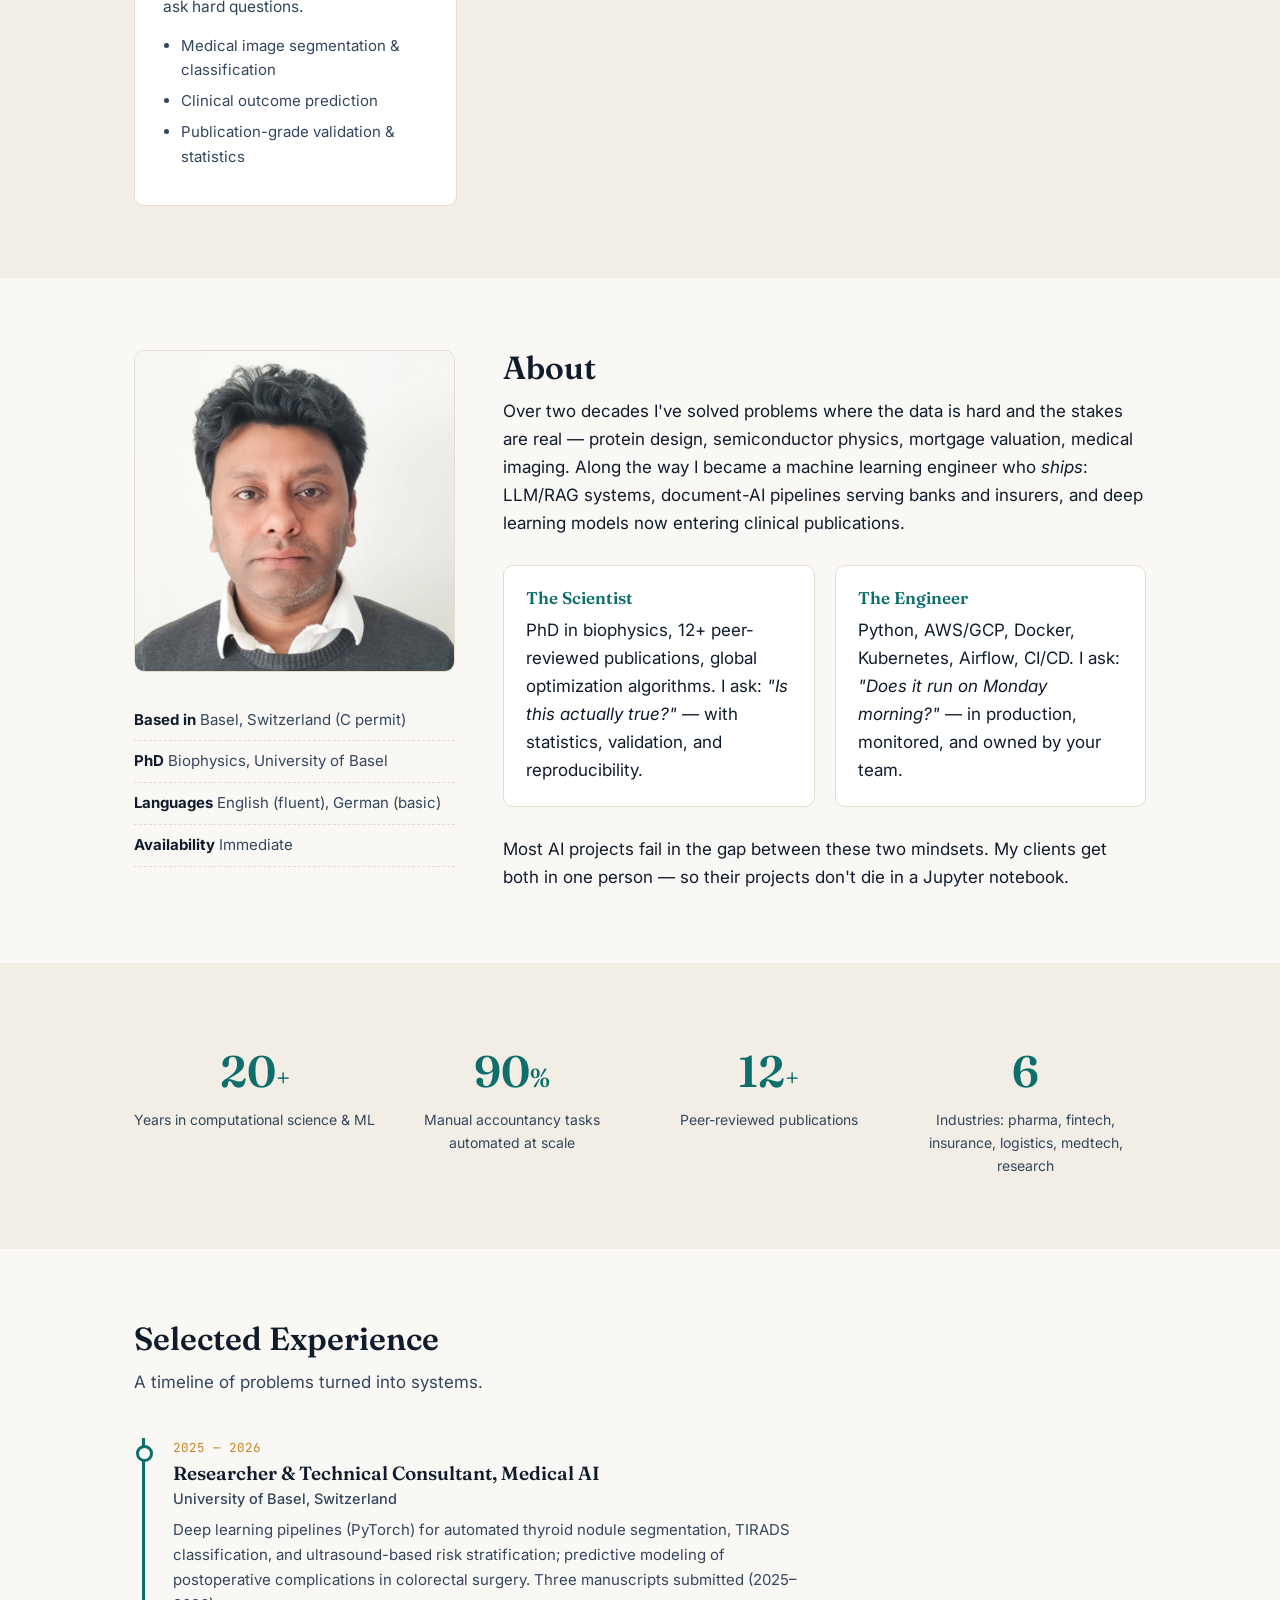
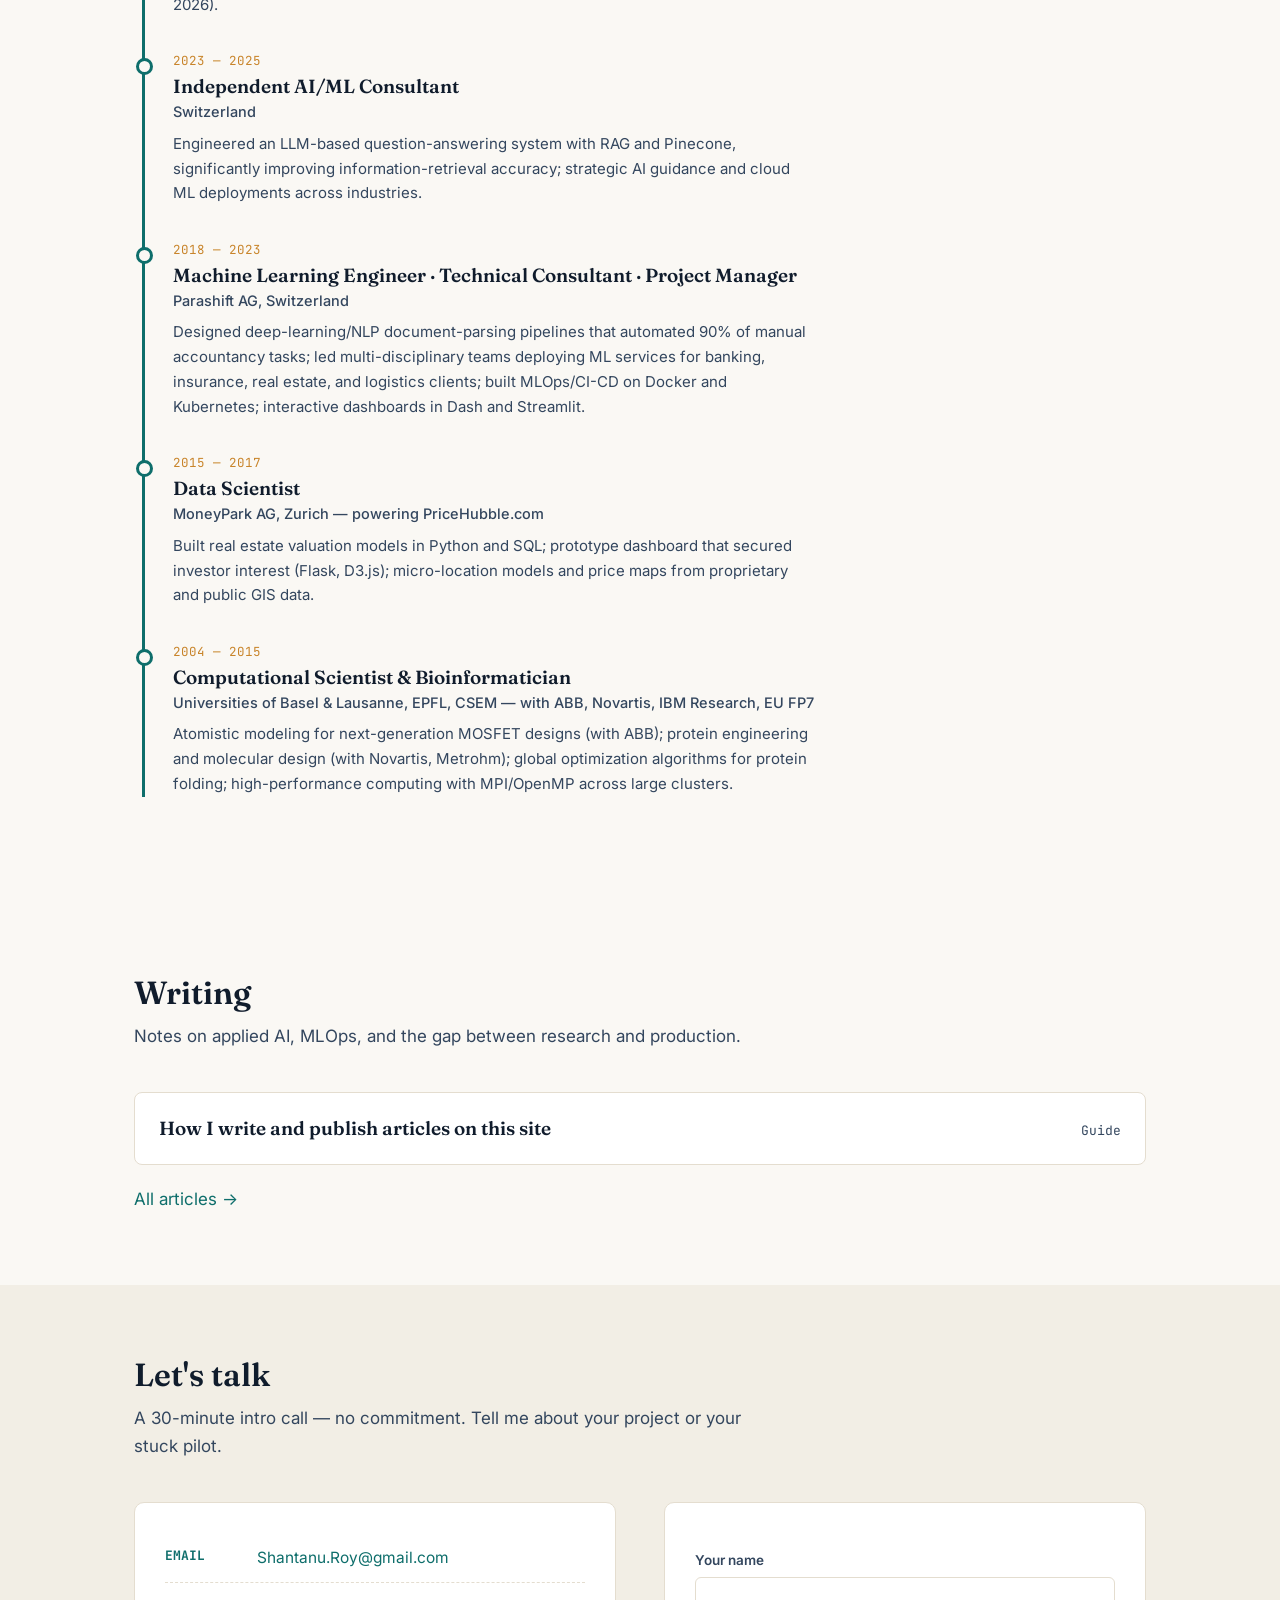
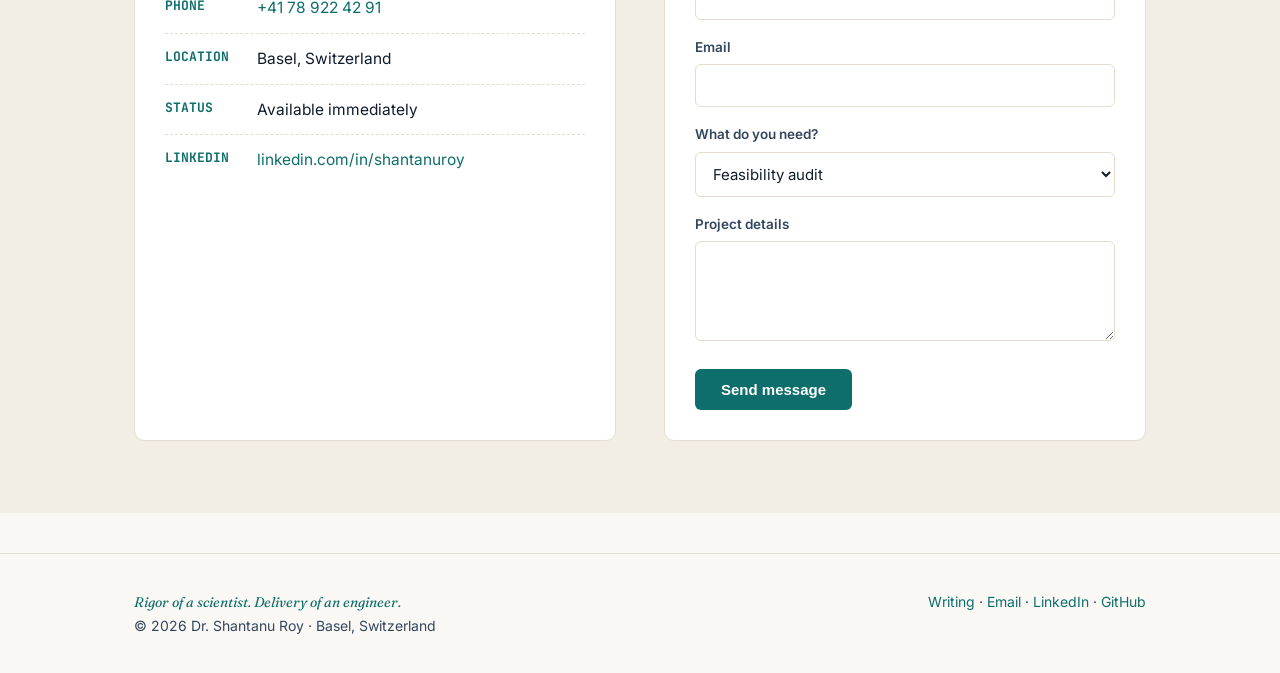
==== commit 010d22a9: "Initial site: consulting homepage + writing section" ====
--- a/index.html
+++ b/index.html
@@ -37,7 +37,7 @@
 
 <section class="alt" id="services"><div class="wrap">
   <h2 class="sec-title">Services</h2>
-  <p class="sec-sub">Four ways we can work together — from a low-risk first engagement to full builds.</p>
+  <p class="sec-sub">Four ways we can work together - from a low-risk first engagement to full builds.</p>
   <div class="cards">
     <div class="card">
       <span class="tag">Entry offer · Fixed price</span>
